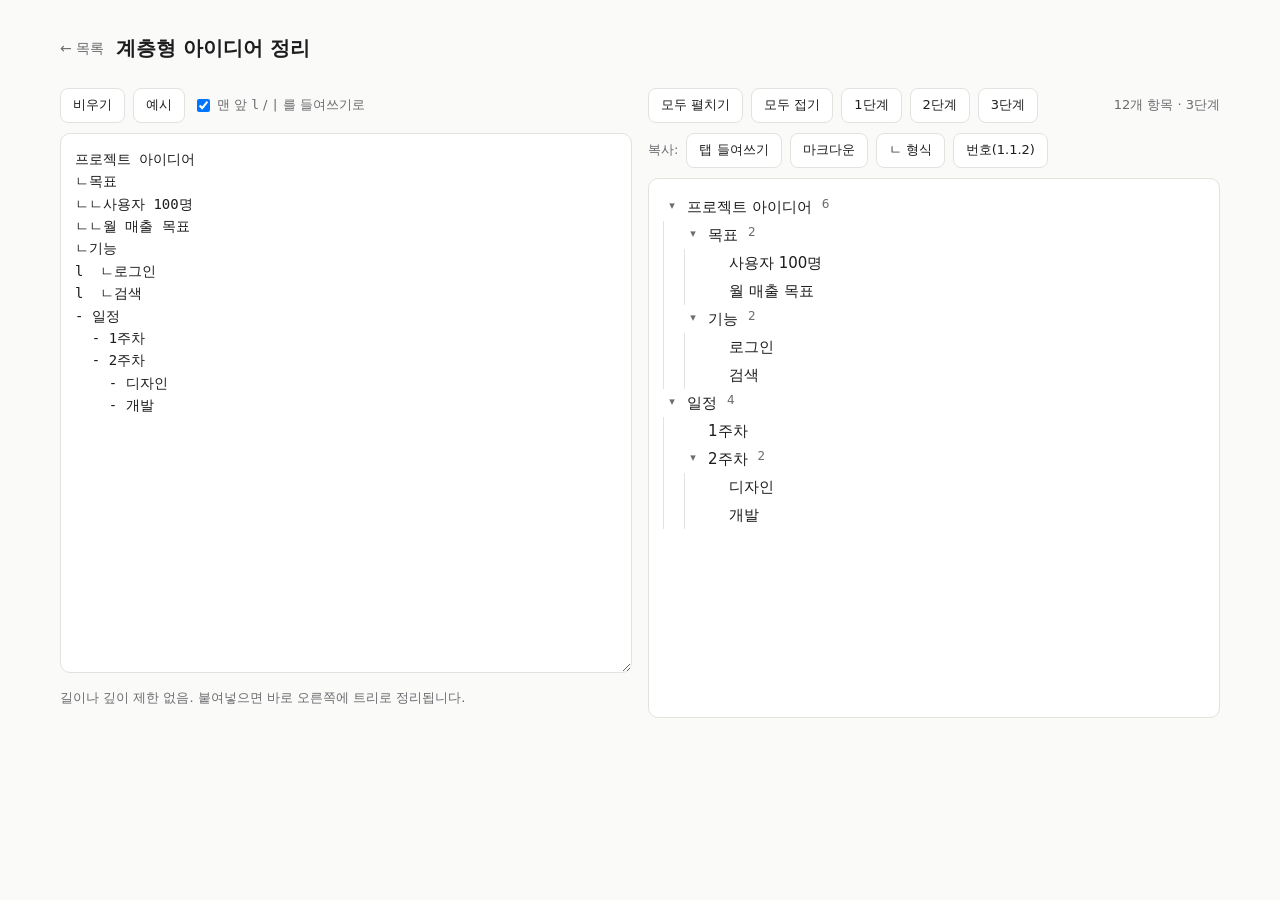
==== tools/outline/index.html @ e89f24df "홈(목록/검색)과 계층형 아이디어 정리 도구 추가 Co-Authored-By: Claude Sonnet 5.5 <noreply@anthropic.com>" ====
<!doctype html>
<html lang="ko">
<head>
<meta charset="utf-8">
<meta name="viewport" content="width=device-width,initial-scale=1">
<title>계층형 아이디어 정리 · make_tool</title>
<link rel="stylesheet" href="../../assets/style.css">
<style>
.wrap{max-width:1200px}
.cols{display:grid;grid-template-columns:1fr 1fr;gap:16px}
@media (max-width:800px){.cols{grid-template-columns:1fr}}
textarea{width:100%;min-height:60vh;padding:14px;border:1px solid var(--line);border-radius:10px;background:var(--card);color:var(--fg);font:14px/1.6 ui-monospace,Menlo,Consolas,"D2Coding",monospace;resize:vertical;tab-size:2}
.panel{border:1px solid var(--line);border-radius:10px;background:var(--card);padding:14px;min-height:60vh;overflow:auto}
.bar{display:flex;flex-wrap:wrap;gap:8px;margin:0 0 10px;align-items:center}
button{font:inherit;font-size:13px;padding:6px 12px;border:1px solid var(--line);border-radius:8px;background:var(--card);color:var(--fg);cursor:pointer}
button:hover{border-color:var(--acc);color:var(--acc)}
.stat{color:var(--mut);font-size:13px;margin-left:auto}
.hint{color:var(--mut);font-size:13px;margin:8px 0 0}
ul.tree,ul.tree ul{list-style:none;margin:0;padding-left:20px;border-left:1px solid var(--line)}
ul.tree{padding-left:0;border:0}
.node{display:flex;gap:6px;align-items:flex-start;padding:2px 0}
.tog{flex:none;width:18px;height:22px;border:0;padding:0;background:none;color:var(--mut);cursor:pointer;font-size:11px}
.tog.leaf{visibility:hidden}
.txt{white-space:pre-wrap;word-break:break-word}
li.closed>ul{display:none}
.cnt{color:var(--mut);font-size:12px;margin-left:4px}
label.opt{font-size:13px;color:var(--mut);display:flex;gap:4px;align-items:center}
.toast{position:fixed;bottom:20px;left:50%;transform:translateX(-50%);background:var(--fg);color:var(--bg);padding:8px 16px;border-radius:99px;font-size:13px;opacity:0;transition:opacity .2s;pointer-events:none}
.toast.on{opacity:1}
</style>
</head>
<body>
<div class="wrap">
  <header class="top"><a class="back" href="../../">← 목록</a><h1>계층형 아이디어 정리</h1></header>
  <div class="cols">
    <div>
      <div class="bar">
        <button id="clear">비우기</button>
        <button id="sample">예시</button>
        <label class="opt"><input type="checkbox" id="optL" checked> 맨 앞 <code>l</code>/<code>|</code>를 들여쓰기로</label>
      </div>
      <textarea id="src" spellcheck="false" placeholder="여기에 붙여넣기&#10;&#10;지원: 탭, 공백 들여쓰기, ㄴ / ㄴㄴ, └ ├, l | (세로선), - * • 불릿, 1. 번호"></textarea>
      <p class="hint">길이나 깊이 제한 없음. 붙여넣으면 바로 오른쪽에 트리로 정리됩니다.</p>
    </div>
    <div>
      <div class="bar">
        <button id="expand">모두 펼치기</button>
        <button id="collapse">모두 접기</button>
        <button data-lv="1">1단계</button><button data-lv="2">2단계</button><button data-lv="3">3단계</button>
        <span class="stat" id="stat"></span>
      </div>
      <div class="bar">
        <span style="font-size:13px;color:var(--mut)">복사:</span>
        <button data-copy="tab">탭 들여쓰기</button>
        <button data-copy="md">마크다운</button>
        <button data-copy="ㄴ">ㄴ 형식</button>
        <button data-copy="num">번호(1.1.2)</button>
      </div>
      <div class="panel"><ul class="tree" id="tree"></ul></div>
    </div>
  </div>
</div>
<div class="toast" id="toast"></div>
<script src="outline.js"></script>
</body>
</html>
---- assets/style.css ----
:root{--bg:#fafaf8;--fg:#1d1d1f;--mut:#6b6b70;--line:#e2e2de;--card:#fff;--acc:#3b5bdb;--accbg:#edf0ff}
@media (prefers-color-scheme:dark){:root{--bg:#161618;--fg:#ececee;--mut:#9a9aa2;--line:#2e2e33;--card:#1e1e21;--acc:#8ea2ff;--accbg:#262a40}}
*{box-sizing:border-box}
body{margin:0;background:var(--bg);color:var(--fg);font:15px/1.6 system-ui,-apple-system,"Apple SD Gothic Neo","Noto Sans KR",sans-serif}
a{color:inherit;text-decoration:none}
.wrap{max-width:960px;margin:0 auto;padding:32px 20px}
header.top{display:flex;align-items:center;gap:12px;margin-bottom:24px}
header.top h1{font-size:20px;margin:0}
header.top a.back{color:var(--mut);font-size:14px}
input[type=search]{width:100%;padding:12px 14px;font-size:16px;border:1px solid var(--line);border-radius:10px;background:var(--card);color:var(--fg)}
input[type=search]:focus,textarea:focus{outline:2px solid var(--acc);outline-offset:0}
.grid{display:grid;grid-template-columns:repeat(auto-fill,minmax(240px,1fr));gap:12px;margin-top:20px}
.card{display:block;padding:16px;border:1px solid var(--line);border-radius:12px;background:var(--card);transition:border-color .15s}
.card:hover{border-color:var(--acc)}
.card h3{margin:0 0 4px;font-size:16px}
.card p{margin:0;color:var(--mut);font-size:14px}
.tags{margin-top:10px;display:flex;gap:6px;flex-wrap:wrap}
.tag{font-size:12px;padding:2px 8px;border-radius:99px;background:var(--accbg);color:var(--acc)}
.empty{color:var(--mut);text-align:center;padding:48px 0}
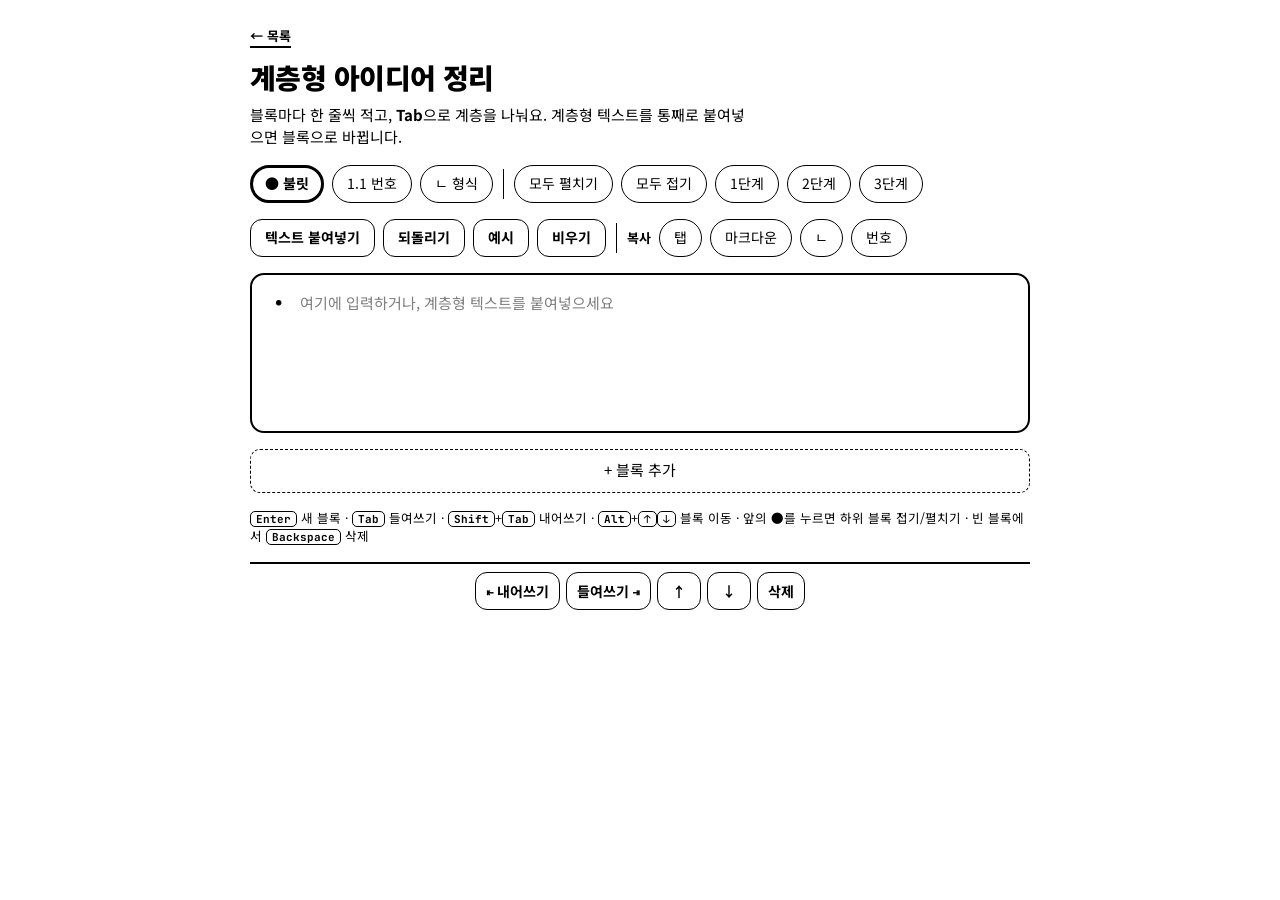
==== commit a1631c2b: "디자인을 흰/검정으로 통일하고 계층형 아이디어 정리를 블록 에디터로 재작성 Co-Authored-By: Claude Sonnet 5.5 <noreply@anthropic.com>" ====
--- a/tools/outline/index.html
+++ b/tools/outline/index.html
@@ -2,64 +2,102 @@
 <html lang="ko">
 <head>
 <meta charset="utf-8">
-<meta name="viewport" content="width=device-width,initial-scale=1">
+<meta name="viewport" content="width=device-width,initial-scale=1,viewport-fit=cover">
 <title>계층형 아이디어 정리 · make_tool</title>
+<link rel="preconnect" href="https://fonts.googleapis.com">
+<link rel="preconnect" href="https://fonts.gstatic.com" crossorigin>
+<link href="https://fonts.googleapis.com/css2?family=Noto+Sans+KR:wght@400;500;700;900&family=JetBrains+Mono:wght@500;800&display=swap" rel="stylesheet">
 <link rel="stylesheet" href="../../assets/style.css">
 <style>
-.wrap{max-width:1200px}
-.cols{display:grid;grid-template-columns:1fr 1fr;gap:16px}
-@media (max-width:800px){.cols{grid-template-columns:1fr}}
-textarea{width:100%;min-height:60vh;padding:14px;border:1px solid var(--line);border-radius:10px;background:var(--card);color:var(--fg);font:14px/1.6 ui-monospace,Menlo,Consolas,"D2Coding",monospace;resize:vertical;tab-size:2}
-.panel{border:1px solid var(--line);border-radius:10px;background:var(--card);padding:14px;min-height:60vh;overflow:auto}
-.bar{display:flex;flex-wrap:wrap;gap:8px;margin:0 0 10px;align-items:center}
-button{font:inherit;font-size:13px;padding:6px 12px;border:1px solid var(--line);border-radius:8px;background:var(--card);color:var(--fg);cursor:pointer}
-button:hover{border-color:var(--acc);color:var(--acc)}
-.stat{color:var(--mut);font-size:13px;margin-left:auto}
-.hint{color:var(--mut);font-size:13px;margin:8px 0 0}
-ul.tree,ul.tree ul{list-style:none;margin:0;padding-left:20px;border-left:1px solid var(--line)}
-ul.tree{padding-left:0;border:0}
-.node{display:flex;gap:6px;align-items:flex-start;padding:2px 0}
-.tog{flex:none;width:18px;height:22px;border:0;padding:0;background:none;color:var(--mut);cursor:pointer;font-size:11px}
-.tog.leaf{visibility:hidden}
-.txt{white-space:pre-wrap;word-break:break-word}
-li.closed>ul{display:none}
-.cnt{color:var(--mut);font-size:12px;margin-left:4px}
-label.opt{font-size:13px;color:var(--mut);display:flex;gap:4px;align-items:center}
-.toast{position:fixed;bottom:20px;left:50%;transform:translateX(-50%);background:var(--fg);color:var(--bg);padding:8px 16px;border-radius:99px;font-size:13px;opacity:0;transition:opacity .2s;pointer-events:none}
+.editor{border:2px solid var(--ink);border-radius:14px;padding:6px 12px;min-height:160px}
+.row{display:flex;align-items:stretch;border-bottom:1px solid var(--ink);min-height:44px}
+.row:last-child{border-bottom:0}
+.row:focus-within{box-shadow:0 1px 0 var(--ink)}
+.guide{flex:none;width:22px;border-left:1px solid var(--ink);margin-left:8px}
+.mk{flex:none;align-self:flex-start;margin:8px 4px 0 0;min-width:28px;height:28px;padding:0 4px;display:inline-flex;align-items:center;justify-content:center;
+  font:800 12px var(--font-num);color:var(--ink);background:var(--paper);border:2px solid transparent;border-radius:999px;cursor:pointer}
+.mk.dot{font-size:9px}
+.mk.has{border-color:var(--ink);border-width:1.5px}
+.mk.closed{border-width:3px}
+.row textarea{flex:1;min-width:0;border:0;background:none;color:var(--ink);font:inherit;line-height:1.55;padding:10px 4px;resize:none;overflow:hidden;display:block;outline:none}
+.add{font:inherit;color:var(--ink);background:var(--paper);border:1.5px dashed var(--ink);border-radius:10px;min-height:44px;cursor:pointer;width:100%}
+.add:hover{border-style:solid}
+.hint{font-size:12.5px;margin:0}
+.hint kbd{font:700 11px var(--font-num);border:1px solid var(--ink);border-radius:5px;padding:0 5px}
+.dock{position:sticky;bottom:0;display:flex;gap:6px;flex-wrap:wrap;justify-content:center;background:var(--paper);border-top:2px solid var(--ink);
+  padding:8px 0 max(8px,env(safe-area-inset-bottom,0px))}
+.dock .btn{min-width:44px;padding:0 10px}
+dialog{width:min(640px,calc(100vw - 32px));border:2px solid var(--ink);border-radius:14px;padding:16px;background:var(--paper);color:var(--ink)}
+dialog::backdrop{background:rgba(255,255,255,.85)}
+dialog h2{margin:0 0 4px;font-size:18px;font-weight:900}
+dialog textarea{width:100%;height:42vh;margin:10px 0;border:1.5px solid var(--ink);border-radius:10px;padding:10px 12px;font:14px/1.6 var(--font-num);color:var(--ink);background:var(--paper);resize:vertical;tab-size:2}
+.toast{position:fixed;left:50%;bottom:76px;transform:translateX(-50%);background:var(--ink);color:var(--paper);padding:8px 16px;border-radius:999px;font-size:13px;font-weight:700;opacity:0;pointer-events:none;transition:opacity .2s}
 .toast.on{opacity:1}
 </style>
 </head>
 <body>
-<div class="wrap">
-  <header class="top"><a class="back" href="../../">← 목록</a><h1>계층형 아이디어 정리</h1></header>
-  <div class="cols">
-    <div>
-      <div class="bar">
-        <button id="clear">비우기</button>
-        <button id="sample">예시</button>
-        <label class="opt"><input type="checkbox" id="optL" checked> 맨 앞 <code>l</code>/<code>|</code>를 들여쓰기로</label>
-      </div>
-      <textarea id="src" spellcheck="false" placeholder="여기에 붙여넣기&#10;&#10;지원: 탭, 공백 들여쓰기, ㄴ / ㄴㄴ, └ ├, l | (세로선), - * • 불릿, 1. 번호"></textarea>
-      <p class="hint">길이나 깊이 제한 없음. 붙여넣으면 바로 오른쪽에 트리로 정리됩니다.</p>
-    </div>
-    <div>
-      <div class="bar">
-        <button id="expand">모두 펼치기</button>
-        <button id="collapse">모두 접기</button>
-        <button data-lv="1">1단계</button><button data-lv="2">2단계</button><button data-lv="3">3단계</button>
-        <span class="stat" id="stat"></span>
-      </div>
-      <div class="bar">
-        <span style="font-size:13px;color:var(--mut)">복사:</span>
-        <button data-copy="tab">탭 들여쓰기</button>
-        <button data-copy="md">마크다운</button>
-        <button data-copy="ㄴ">ㄴ 형식</button>
-        <button data-copy="num">번호(1.1.2)</button>
-      </div>
-      <div class="panel"><ul class="tree" id="tree"></ul></div>
-    </div>
+<div class="page">
+  <header class="head">
+    <a class="back" href="../../">← 목록</a>
+    <h1>계층형 아이디어 정리</h1>
+    <p>블록마다 한 줄씩 적고, <b>Tab</b>으로 계층을 나눠요. 계층형 텍스트를 통째로 붙여넣으면 블록으로 바뀝니다.</p>
+  </header>
+
+  <div class="bar" id="bar1">
+    <button class="chip" data-mode="bullet" aria-pressed="true">● 불릿</button>
+    <button class="chip" data-mode="num" aria-pressed="false">1.1 번호</button>
+    <button class="chip" data-mode="ㄴ" aria-pressed="false">ㄴ 형식</button>
+    <span class="sep"></span>
+    <button class="chip" id="expand">모두 펼치기</button>
+    <button class="chip" id="collapse">모두 접기</button>
+    <button class="chip" data-lv="1">1단계</button>
+    <button class="chip" data-lv="2">2단계</button>
+    <button class="chip" data-lv="3">3단계</button>
+  </div>
+
+  <div class="bar">
+    <button class="btn" id="bulk">텍스트 붙여넣기</button>
+    <button class="btn" id="undo">되돌리기</button>
+    <button class="btn" id="sample">예시</button>
+    <button class="btn" id="clear">비우기</button>
+    <span class="sep"></span>
+    <span style="font-size:13px;font-weight:700">복사</span>
+    <button class="chip" data-copy="tab">탭</button>
+    <button class="chip" data-copy="md">마크다운</button>
+    <button class="chip" data-copy="ㄴ">ㄴ</button>
+    <button class="chip" data-copy="num">번호</button>
+    <span id="stat" style="margin-left:auto;font:800 12px var(--font-num)"></span>
+  </div>
+
+  <main class="editor" id="blocks"></main>
+  <button class="add" id="add">+ 블록 추가</button>
+
+  <p class="hint">
+    <kbd>Enter</kbd> 새 블록 · <kbd>Tab</kbd> 들여쓰기 · <kbd>Shift</kbd>+<kbd>Tab</kbd> 내어쓰기 ·
+    <kbd>Alt</kbd>+<kbd>↑</kbd><kbd>↓</kbd> 블록 이동 · 앞의 ●를 누르면 하위 블록 접기/펼치기 ·
+    빈 블록에서 <kbd>Backspace</kbd> 삭제
+  </p>
+
+  <div class="dock" id="dock">
+    <button class="btn" data-act="out" title="내어쓰기 (Shift+Tab)">⇤ 내어쓰기</button>
+    <button class="btn" data-act="in" title="들여쓰기 (Tab)">들여쓰기 ⇥</button>
+    <button class="btn" data-act="up" title="위로 (Alt+↑)">↑</button>
+    <button class="btn" data-act="down" title="아래로 (Alt+↓)">↓</button>
+    <button class="btn" data-act="del">삭제</button>
   </div>
 </div>
+
+<dialog id="dlg">
+  <h2>텍스트 붙여넣기</h2>
+  <div style="font-size:13px">탭, 공백, ㄴ, l, -, * 로 계층을 나타낸 텍스트를 붙여넣으세요.</div>
+  <textarea id="bulkText" spellcheck="false" placeholder="프로젝트&#10;ㄴ목표&#10;ㄴㄴ세부 목표&#10;ㄴ일정"></textarea>
+  <div class="bar" style="justify-content:flex-end">
+    <label style="margin-right:auto;font-size:13px"><input type="checkbox" id="optL" checked> 맨 앞 l, | 를 들여쓰기로</label>
+    <button class="btn" id="dlgClose">닫기</button>
+    <button class="btn" id="dlgAppend">맨 아래에 추가</button>
+    <button class="btn" id="dlgReplace" style="border-width:3px">전체 바꾸기</button>
+  </div>
+</dialog>
 <div class="toast" id="toast"></div>
 <script src="outline.js"></script>
 </body>
--- a/assets/style.css
+++ b/assets/style.css
@@ -1,19 +1,46 @@
-:root{--bg:#fafaf8;--fg:#1d1d1f;--mut:#6b6b70;--line:#e2e2de;--card:#fff;--acc:#3b5bdb;--accbg:#edf0ff}
-@media (prefers-color-scheme:dark){:root{--bg:#161618;--fg:#ececee;--mut:#9a9aa2;--line:#2e2e33;--card:#1e1e21;--acc:#8ea2ff;--accbg:#262a40}}
+/* 흰 종이 + 검은 선. 색은 쓰지 않고 선 굵기로 강조한다. */
+:root{
+  --paper:#fff;--ink:#000;
+  --font-body:"Noto Sans KR","Apple SD Gothic Neo","Malgun Gothic",sans-serif;
+  --font-num:"JetBrains Mono",ui-monospace,"SFMono-Regular",Menlo,monospace;
+  color-scheme:light;
+}
 *{box-sizing:border-box}
-body{margin:0;background:var(--bg);color:var(--fg);font:15px/1.6 system-ui,-apple-system,"Apple SD Gothic Neo","Noto Sans KR",sans-serif}
-a{color:inherit;text-decoration:none}
-.wrap{max-width:960px;margin:0 auto;padding:32px 20px}
-header.top{display:flex;align-items:center;gap:12px;margin-bottom:24px}
-header.top h1{font-size:20px;margin:0}
-header.top a.back{color:var(--mut);font-size:14px}
-input[type=search]{width:100%;padding:12px 14px;font-size:16px;border:1px solid var(--line);border-radius:10px;background:var(--card);color:var(--fg)}
-input[type=search]:focus,textarea:focus{outline:2px solid var(--acc);outline-offset:0}
-.grid{display:grid;grid-template-columns:repeat(auto-fill,minmax(240px,1fr));gap:12px;margin-top:20px}
-.card{display:block;padding:16px;border:1px solid var(--line);border-radius:12px;background:var(--card);transition:border-color .15s}
-.card:hover{border-color:var(--acc)}
-.card h3{margin:0 0 4px;font-size:16px}
-.card p{margin:0;color:var(--mut);font-size:14px}
+html{background:var(--paper)}
+body{
+  margin:0;background:var(--paper);color:var(--ink);
+  font-family:var(--font-body);font-size:15px;line-height:1.5;
+  padding-left:max(16px,env(safe-area-inset-left,0px));
+  padding-right:max(16px,env(safe-area-inset-right,0px));
+  padding-block:24px 56px;
+}
+a{color:inherit}
+.page{max-width:780px;margin:0 auto;display:grid;gap:16px}
+.head h1{margin:0;font-size:28px;font-weight:900;letter-spacing:-.02em;text-wrap:balance}
+.head p{margin:6px 0 0;max-width:62ch}
+.head .back{display:inline-block;margin-bottom:8px;font-size:13px;font-weight:700;text-decoration:none;border-bottom:2px solid var(--ink)}
+
+.bar{display:flex;flex-wrap:wrap;gap:8px;align-items:center}
+.chip,.btn{
+  font:inherit;font-size:14px;color:var(--ink);background:var(--paper);
+  border:1px solid var(--ink);border-radius:999px;padding:6px 14px;min-height:38px;cursor:pointer;
+}
+.btn{border-width:1.5px;border-radius:12px;font-weight:700}
+.chip[aria-pressed="true"]{border-width:3px;padding:4px 12px;font-weight:700}
+.chip:hover,.btn:hover{border-width:3px;padding-block:4px}
+.chip:focus-visible,.btn:focus-visible,.card:focus-visible,textarea:focus-visible,input:focus-visible{outline:3px solid var(--ink);outline-offset:2px}
+.sep{width:1px;align-self:stretch;background:var(--ink);margin:4px 2px}
+::placeholder{color:var(--ink);opacity:.5}
+
+/* 홈 */
+.search{width:100%;min-height:48px;font:inherit;font-size:16px;color:var(--ink);background:var(--paper);border:1.5px solid var(--ink);border-radius:12px;padding:0 14px}
+.search:focus{border-width:3px;padding:0 12px;outline:none}
+.sec{display:flex;justify-content:space-between;font-size:12px;font-weight:700;letter-spacing:.04em;border-bottom:2px solid var(--ink);padding-bottom:3px}
+.grid{display:grid;grid-template-columns:repeat(auto-fill,minmax(260px,1fr));gap:12px}
+.card{display:block;padding:16px;border:1.5px solid var(--ink);border-radius:14px;text-decoration:none;color:var(--ink);background:var(--paper)}
+.card:hover{border-width:3px;padding:14.5px}
+.card h3{margin:0 0 4px;font-size:17px;font-weight:900;letter-spacing:-.01em}
+.card p{margin:0;font-size:14px}
 .tags{margin-top:10px;display:flex;gap:6px;flex-wrap:wrap}
-.tag{font-size:12px;padding:2px 8px;border-radius:99px;background:var(--accbg);color:var(--acc)}
-.empty{color:var(--mut);text-align:center;padding:48px 0}
+.tag{border:1px solid var(--ink);border-radius:6px;padding:0 6px;font-size:11px;font-weight:700}
+.empty{text-align:center;padding:40px 0;border:1.5px dashed var(--ink);border-radius:12px}
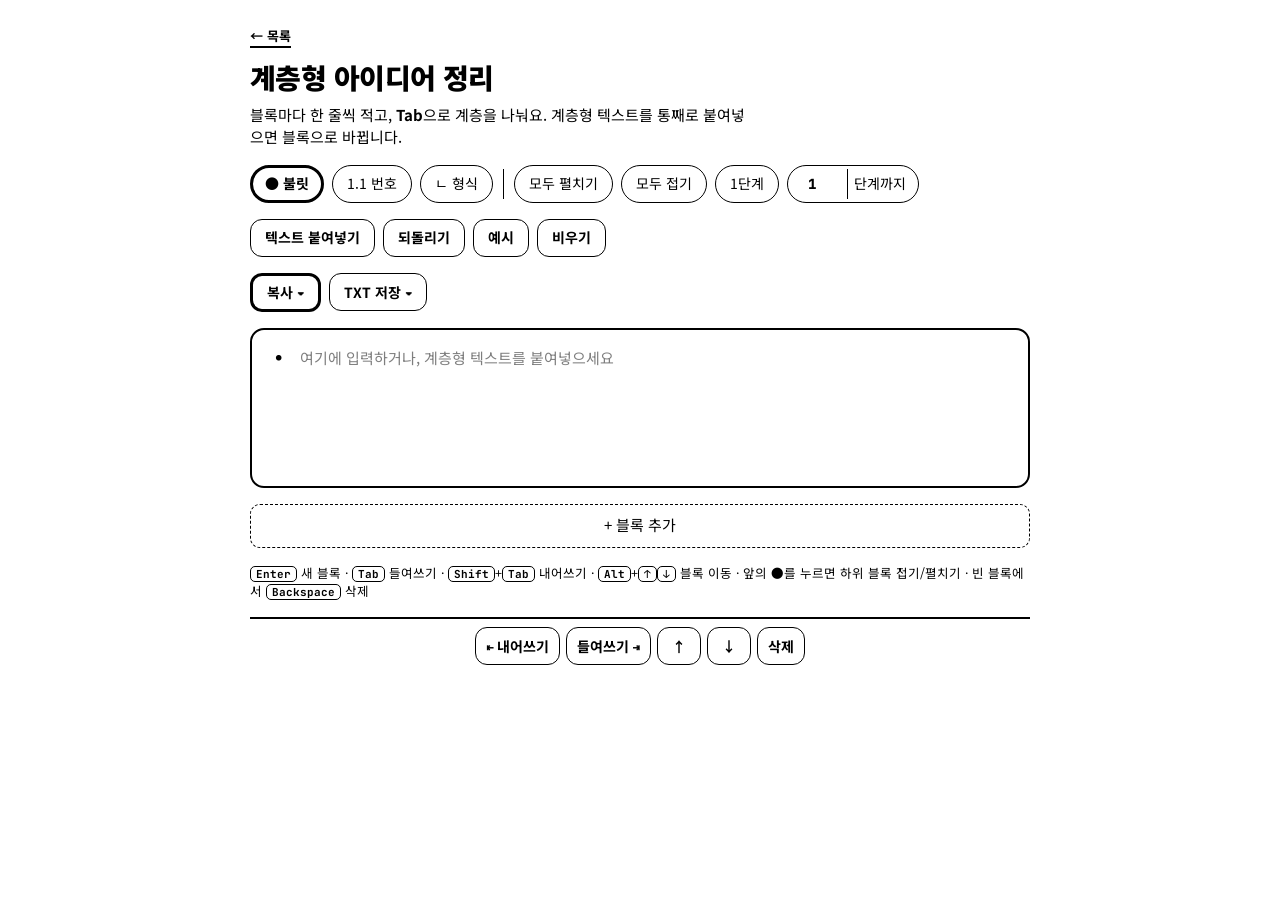
==== commit b6babc12: "단계별 보기를 최대 단계에 맞춰 확장하고 복사/TXT 저장 형식 메뉴 추가 Co-Authored-By: Claude Sonnet 5.5 <noreply@anthropic.com>" ====
--- a/tools/outline/index.html
+++ b/tools/outline/index.html
@@ -20,6 +20,14 @@
 .mk.has{border-color:var(--ink);border-width:1.5px}
 .mk.closed{border-width:3px}
 .row textarea{flex:1;min-width:0;border:0;background:none;color:var(--ink);font:inherit;line-height:1.55;padding:10px 4px;resize:none;overflow:hidden;display:block;outline:none}
+.lvin{display:inline-flex;align-items:center;gap:6px;font-size:14px;border:1px solid var(--ink);border-radius:999px;padding:0 12px 0 4px;min-height:38px}
+.lvin input{width:56px;min-height:30px;border:0;border-right:1px solid var(--ink);background:none;color:var(--ink);font:800 14px var(--font-num);text-align:center;border-radius:999px 0 0 999px}
+.pop{position:relative}
+.menu{position:absolute;top:calc(100% + 6px);left:0;z-index:20;min-width:190px;background:var(--paper);border:2px solid var(--ink);border-radius:12px;padding:6px;display:grid;gap:2px}
+.menu[hidden]{display:none}
+.menu button{font:inherit;font-weight:500;color:var(--ink);background:var(--paper);border:0;border-radius:8px;min-height:44px;padding:0 12px;text-align:left;cursor:pointer;display:flex;justify-content:space-between;gap:16px;align-items:center}
+.menu button:hover,.menu button:focus-visible{box-shadow:inset 0 0 0 2px var(--ink);outline:none}
+.menu button i{font:normal 800 11px var(--font-num)}
 .add{font:inherit;color:var(--ink);background:var(--paper);border:1.5px dashed var(--ink);border-radius:10px;min-height:44px;cursor:pointer;width:100%}
 .add:hover{border-style:solid}
 .hint{font-size:12.5px;margin:0}
@@ -50,9 +58,10 @@
     <span class="sep"></span>
     <button class="chip" id="expand">모두 펼치기</button>
     <button class="chip" id="collapse">모두 접기</button>
-    <button class="chip" data-lv="1">1단계</button>
-    <button class="chip" data-lv="2">2단계</button>
-    <button class="chip" data-lv="3">3단계</button>
+    <span id="lvBtns" style="display:contents"></span>
+    <label class="lvin" title="입력하거나 휠/화살표로 조절">
+      <input type="number" id="lvNum" min="1" max="1" value="1" inputmode="numeric"> 단계까지
+    </label>
   </div>
 
   <div class="bar">
@@ -60,13 +69,18 @@
     <button class="btn" id="undo">되돌리기</button>
     <button class="btn" id="sample">예시</button>
     <button class="btn" id="clear">비우기</button>
-    <span class="sep"></span>
-    <span style="font-size:13px;font-weight:700">복사</span>
-    <button class="chip" data-copy="tab">탭</button>
-    <button class="chip" data-copy="md">마크다운</button>
-    <button class="chip" data-copy="ㄴ">ㄴ</button>
-    <button class="chip" data-copy="num">번호</button>
     <span id="stat" style="margin-left:auto;font:800 12px var(--font-num)"></span>
+  </div>
+
+  <div class="bar">
+    <div class="pop">
+      <button class="btn" id="copyBtn" style="border-width:3px" aria-haspopup="true" aria-expanded="false">복사 ▾</button>
+      <div class="menu" id="copyMenu" hidden></div>
+    </div>
+    <div class="pop">
+      <button class="btn" id="dlBtn" aria-haspopup="true" aria-expanded="false">TXT 저장 ▾</button>
+      <div class="menu" id="dlMenu" hidden></div>
+    </div>
   </div>
 
   <main class="editor" id="blocks"></main>
